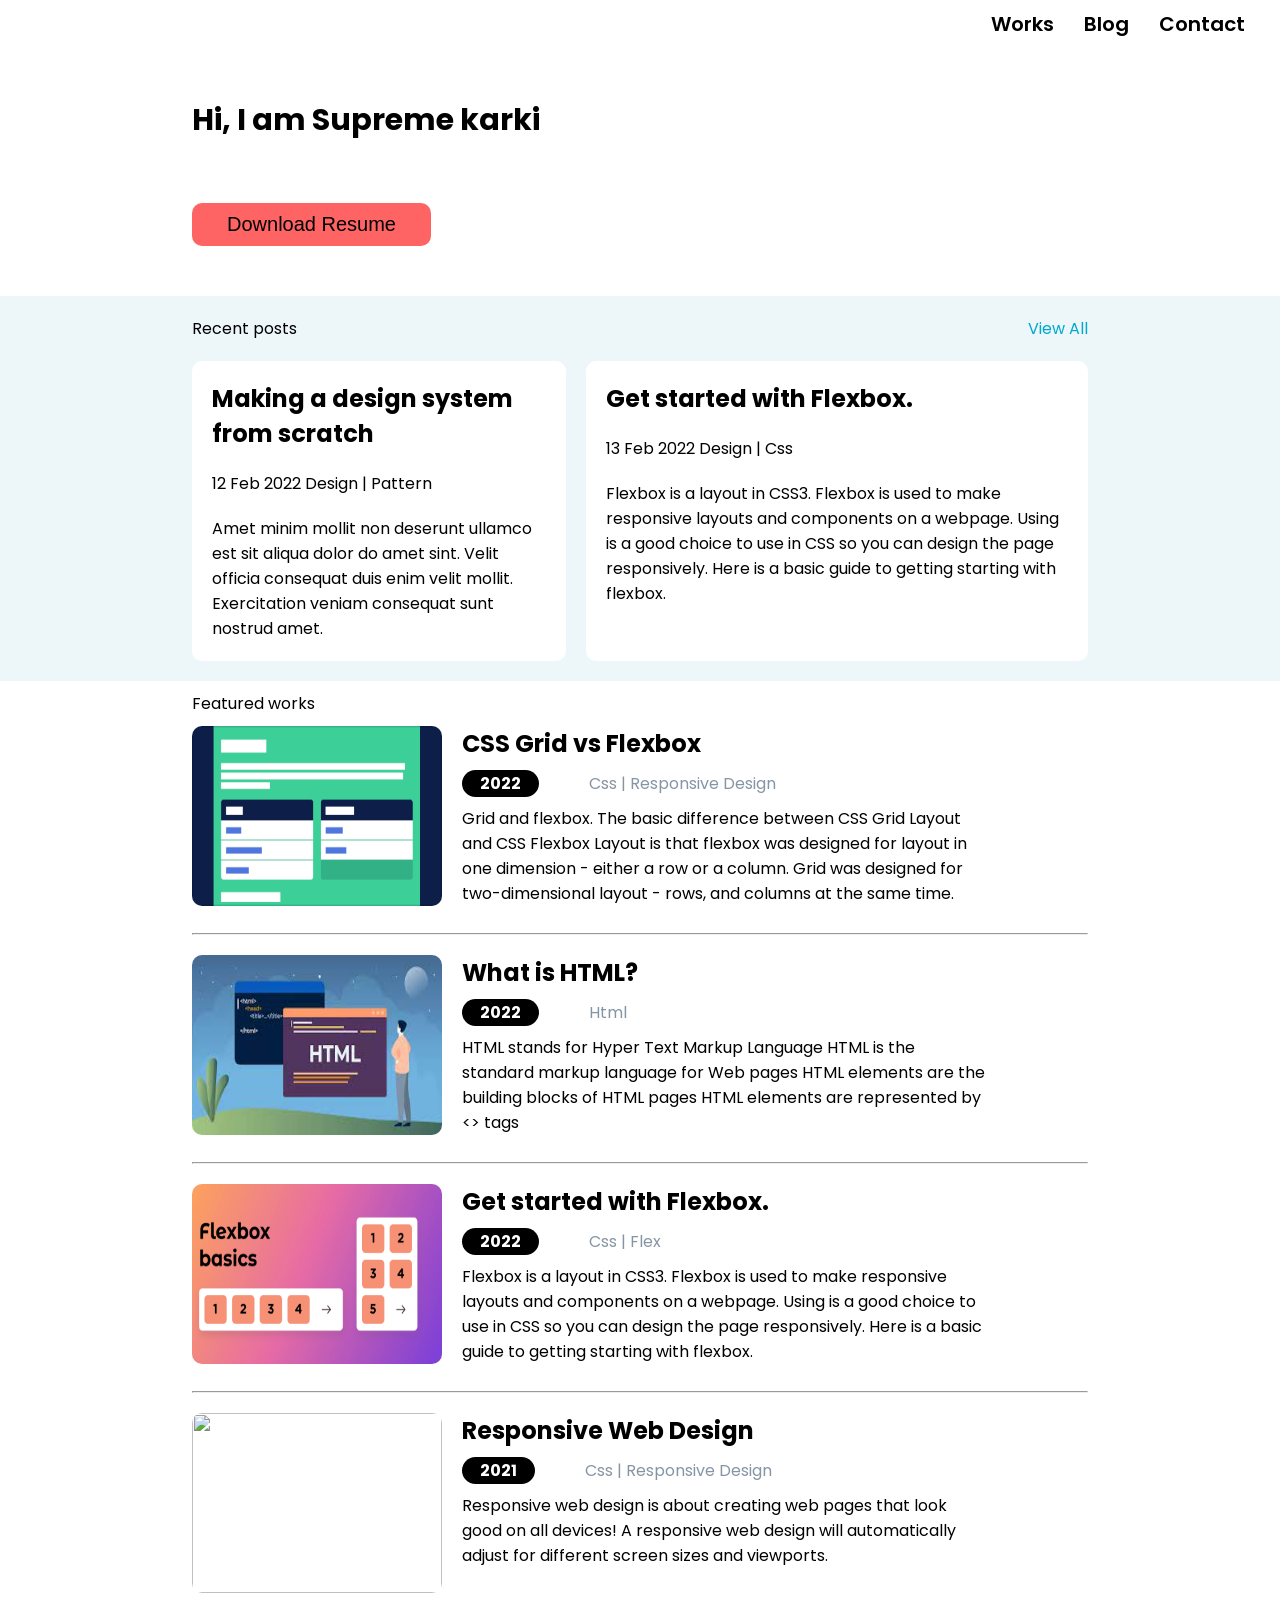
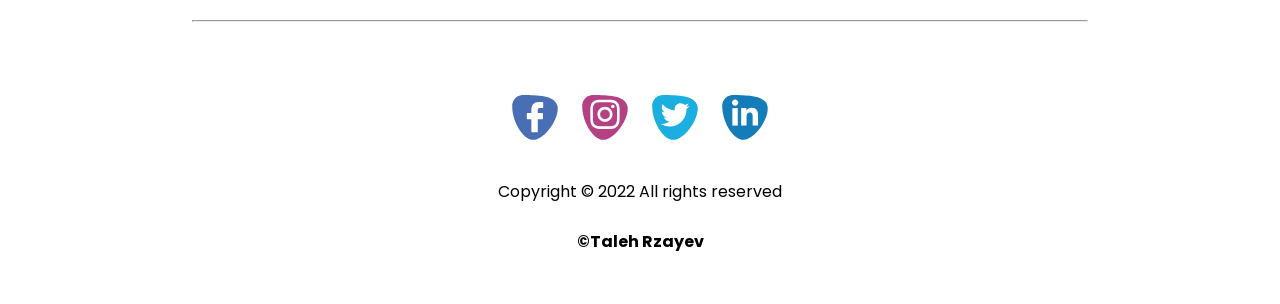
==== index.html @ 87284231 "first commit" ====
<!DOCTYPE html>
<html lang="en">
  <head>
    <meta charset="UTF-8" />
    <meta http-equiv="X-UA-Compatible" content="IE=edge" />
    <meta name="viewport" content="width=device-width, initial-scale=1.0" />
    <script
      type="module"
      src="https://unpkg.com/ionicons@5.5.2/dist/ionicons/ionicons.esm.js"
    ></script>
    

    <title>Responsive Portfilo website | Taleh Rzayev</title>
    <link rel="stylesheet" href="style.css" />
  </head>
  
  <body>
    <nav>
      <ul class="nav-links">
        <li><a href="#">Works</a></li>
        <li><a href="#">Blog</a></li>
        <li><a href="#">Contact</a></li>
      </ul>
      <div class="toggle">
        <a href="#">
          <ion-icon name="menu-outline"></ion-icon>
        </a>
      </div>
    </nav>
    <header>
      <div class="container">
        <div class="section1">
          <div class="head-img">
            <img
              src="https://avatars.githubusercontent.com/u/70813725?v=4"
              alt=""
            />
          </div>
          <div class="img-article">
            <h1>Hi, I am Supreme karki</h1>
            <p class="about">
             
            </p>
            <a href="#" class="down"><button>Download Resume</button></a>
          </div>
        </div>
      </div>
    </header>

    <section class="section2">
      <div class="container">
        <div class="section-p">
          <p class="r-p">Recent posts</p>
          <p class="v-p"><a href="">View All</a></p>
        </div>
        <div class="recent-posts">
          <div class="post-item">
            <h1>Making a design system from scratch</h1>
            <p>12 Feb 2022 Design | Pattern</p>
            <p class="post-article">
              Amet minim mollit non deserunt ullamco est sit aliqua dolor do
              amet sint. Velit officia consequat duis enim velit mollit.
              Exercitation veniam consequat sunt nostrud amet.
            </p>
          </div>
          <div class="post-item">
            <h1>Get started with Flexbox.</h1>
            <p>13 Feb 2022 Design | Css</p>
            <p class="post-article">
              Flexbox is a layout in CSS3. Flexbox is used to make responsive
                layouts and components on a webpage. Using is a good choice to
                use in CSS so you can design the page responsively. Here is a
                basic guide to getting starting with flexbox.
            </p>
          </div>
        </div>
      </div>
    </section>
    <section class="section3">
      <div class="container">
        <div class="c-p">
          <p>Featured works</p>
        </div>
        <div class="f-w-item">
          <div class="f-w-img">
            <img src="/img/4.gif" alt="" />
          </div>
          <div class="f-w-text">
            <h1><a href="#">
              CSS Grid vs Flexbox</h1></a>
            <div class="f-w-text-p">
              <p><span>2022</span></p>
              <p>Css | Responsive Design</p>
            </div>
            <p class="f-w-article">
              Grid and flexbox. The basic difference between CSS Grid Layout and
              CSS Flexbox Layout is that flexbox was designed for layout in one
              dimension - either a row or a column. Grid was designed for
              two-dimensional layout - rows, and columns at the same time.
            </p>
          </div>
        </div>
        <hr />
        <div class="f-w-item">
          <div class="f-w-img">
            <img src="/img/1.jpg" alt="" />
          </div>
          <div class="f-w-text">
            <h1><a href="#">
              What is HTML?</h1></a>
            <div class="f-w-text-p">
              <p><span>2022</span></p>
              <p>Html</p>
            </div>
            <p class="f-w-article">
              HTML stands for Hyper Text Markup Language HTML is the standard
              markup language for Web pages HTML elements are the building
              blocks of HTML pages HTML elements are represented by <> tags
            </p>
          </div>
        </div>
        <div class="f-w">
          <hr />
          <div class="f-w-item">
            <div class="f-w-img">
              <img src="/img/2.png" alt="" />
            </div>
            <div class="f-w-text">
              <h1> <a href="#">
                Get started with Flexbox.</h1></a>
              <div class="f-w-text-p">
                <p><span>2022</span></p>
                <p>Css | Flex</p>
              </div>
              <p class="f-w-article">
                Flexbox is a layout in CSS3. Flexbox is used to make responsive
                layouts and components on a webpage. Using is a good choice to
                use in CSS so you can design the page responsively. Here is a
                basic guide to getting starting with flexbox.
              </p>
            </div>
          </div>
          <hr />
          <div class="f-w-item">
            <div class="f-w-img">
              <img src="/img/3-gif.gif" alt="" />
            </div>
            <div class="f-w-text">
              <h1><a href="#">
                Responsive Web Design</h1>
              </a>
              <div class="f-w-text-p">
                <p><span>2021</span></p>
                <p>Css | Responsive Design</p>
              </div>
              <p class="f-w-article">
                Responsive web design is about creating web pages that look good on all devices!
                A responsive web design will automatically adjust for different screen sizes and viewports.
              </p>
            </div>
          </div>
          <hr />
        </div>
      </div>
    </section>
    <footer>
      <div class="social-buttons">
        <a href="#"><img src="/img/fb.svg" alt="" />
        </a>
        <a href="#"><img src="/img/insta.svg" alt="" />
        </a>
        <a href="#"><img src="/img/twitter.svg" alt="" />
        </a>
        <a href="#"><img src="/img/linkedin.svg" alt="" />
        </a>
      </div>
      <p>Copyright © 2022 All rights reserved <br><br> <b> ©Taleh Rzayev </b></p>
    </footer>
    <script src="https://cdnjs.cloudflare.com/ajax/libs/jquery/3.6.0/jquery.min.js"></script>
    <script>
      $(function () {
        $(".toggle").on("click", function () {
          if ($(".nav-links").hasClass("active")) {
            $(".nav-links").removeClass("active");
            $(this).find("a").html('<ion-icon name="menu-outline"></ion-icon>');
          } else {
            $(".nav-links").addClass("active");
            $(this)
              .find("a")
              .html('<ion-icon name="close-outline"></ion-icon>');
          }
        });
      });
    </script>
  </body>
</html>
---- style.css ----
@import url("https://fonts.googleapis.com/css2?family=Poppins&display=swap");
* {
  margin: 0;
  padding: 0;
  box-sizing: border-box;
}

.container {
      width: 70%;
      margin: auto;
    }
body {
  background-color: #fff;
  font-family: "Poppins", sans-serif;
}
a {
  text-decoration: none;
  cursor: pointer;
}

nav {
  display: flex;
  justify-content: flex-end;
  margin-right: 20px;
}
.nav-links {
  list-style: none;
  display: flex;
}

.nav-links li a {
  color: #000000;
  font-weight: 600;
  font-size: 20px;
  display: flex;
  justify-content: space-around;
  padding: 9px 15px;
  transition: all 0.3s ease 0s;
}
.nav-links li a:hover,.toggle ion-icon:hover {
  color: #ff6464;
}
.toggle {
  font-size: 30px;
  display: none;
}
.toggle ion-icon{
  color: #000000;
}


header {
  margin: auto;
  margin-top: 50px;
  margin-bottom: 50px;
  width: 100%;
  height: max-content;
}
header h1 {
  font-size: 30px;
}

.head-img img {
  width: 250px;
  border-radius: 50%;
  transition: all 0.3s ease 0s;
}
.head-img img:hover {
  transform: scale(1.1);
}
.about {
  font-size: 16px;
  margin-top: 30px;

}

.down button {
  margin-top: 30px;
  background-color: #ff6464;
  border: none;
  padding: 10px 35px;
  border-radius: 10px;
  font-size: 20px;
  transition: all 0.3s ease 0s;
  cursor: pointer;
}
.down button:hover {
  transform: scale(1.1);
}
.section1 {
  width: 100%;
  display: flex;
  justify-content: space-between;
}

.img-article {
  width: 60%;
}
.head-img {
  display: flex;
  align-items: center;
  order: 1;
}

section.section2 {
  width: 100%;
  height: max-content;
  background-color: #edf7fa;
  padding-bottom: 20px;
}
.section-p {
  padding-top: 20px;
  display: flex;
  justify-content: space-between;
}
.recent-posts {
  display: flex;
  padding-top: 20px;
  flex-direction: row;
  gap: 20px;
}
.post-item {
  border-radius: 10px;
  background-color: #fff;
  padding: 20px;
}
.post-item p {
  padding-top: 20px;
}
.post-item h1 {
  font-weight: 700;
}
.v-p a {
  color: #00a8cc;
}
.v-p a:hover {
  text-decoration: underline;
}
.c-p p {
  padding-top: 10px;
  padding-bottom: 10px;
}
.section3 hr {
  margin-top: 20px;
  margin-bottom: 20px;
}
.section3 a {
  color: black;
  transition: all 0.3s ease 0s;
}
.section3 a:hover {
  color: #ff6464;
}
.f-w-item {
  display: flex;
  justify-content: space-around;
  gap: 20px;
}
.f-w-img img {
  width: 250px;
  height: 180px;
  border-radius: 10px;
  transition: all 0.3s ease 0s;
}
.f-w-img img:hover {
  transform: scale(1.1);
}

.f-w-text-p {
  display: flex;
  gap: 50px;
}
.f-w-text-p p {
  color: #8695a4;
}
.f-w-text-p span {
  border-radius: 20px;
  background-color: #000000;
  padding: 2px 18px;
  color: #fff;
  font-weight: bold;
}
.f-w-text h1 {
  padding: 0 0 10px 0;
}
.f-w-text-p {
  margin-bottom: 10px;
}
.f-w-article {
  padding-right: 100px;
}
footer {
  width: 100%;
  padding-top: 50px;
  padding-bottom: 50px;
}
.social-buttons {
  display: flex;
  justify-content: center;
  gap: 20px;
}
.social-buttons img {
  width: 50px;
}
footer p {
  margin-top: 30px;
  text-align: center;
}

.social-buttons img:hover {
  animation: shake 0.5s;
  animation-iteration-count: infinite;
}

@keyframes shake {
  0% {
    transform: translate(1px, 1px) rotate(0deg);
  }
  20% {
    transform: translate(-1px, -2px) rotate(-1deg);
  }
  40% {
    transform: translate(-3px, 0px) rotate(1deg);
  }
  60% {
    transform: translate(3px, 2px) rotate(0deg);
  }
  80% {
    transform: translate(1px, -1px) rotate(1deg);
  }
  100% {
    transform: translate(1px, -2px) rotate(-1deg);
  }
}

@media screen and (max-width: 800px) {
  nav {
    display: block;
    position: relative;
    padding: 15px 20px;
  }
  .nav-links {
    margin-top: 15px;
    display: none;
  }
  .nav-links.active,
  .toggle {
    display: block;
  }
  .toggle {
    position: absolute;
    top: 15px;
    right: 20px;
  }
  .section1 {
    display: flex;
    flex-direction: column-reverse;
  }
  .head-img {
    display: flex;
    flex-direction: column;
  }
  .img-article {
    width: 100%;
    display: flex;
    flex-direction: column;
  }
  .img-article h1 {
    margin-top: 40px;
    text-align: center;
  }
  .img-article p {
    text-align: center;
  }
  .down {
    display: flex;
    justify-content: center;
    align-items: center;
  }
  .section2 {
    margin-top: 20px;
  }
  .section-p .r-p {
    margin: auto;
  }
  .v-p {
    display: none;
  }
  .recent-posts {
    display: flex;
    flex-direction: column;
  }
  .post-item {
    margin-left: 0;
    margin-bottom: 10px;
  }
  .container {
    width: 90%;
  }
  .f-w-item {
    display: flex;
    flex-direction: column;
  }
  .f-w-img img {
    width: 100%;
  }
}
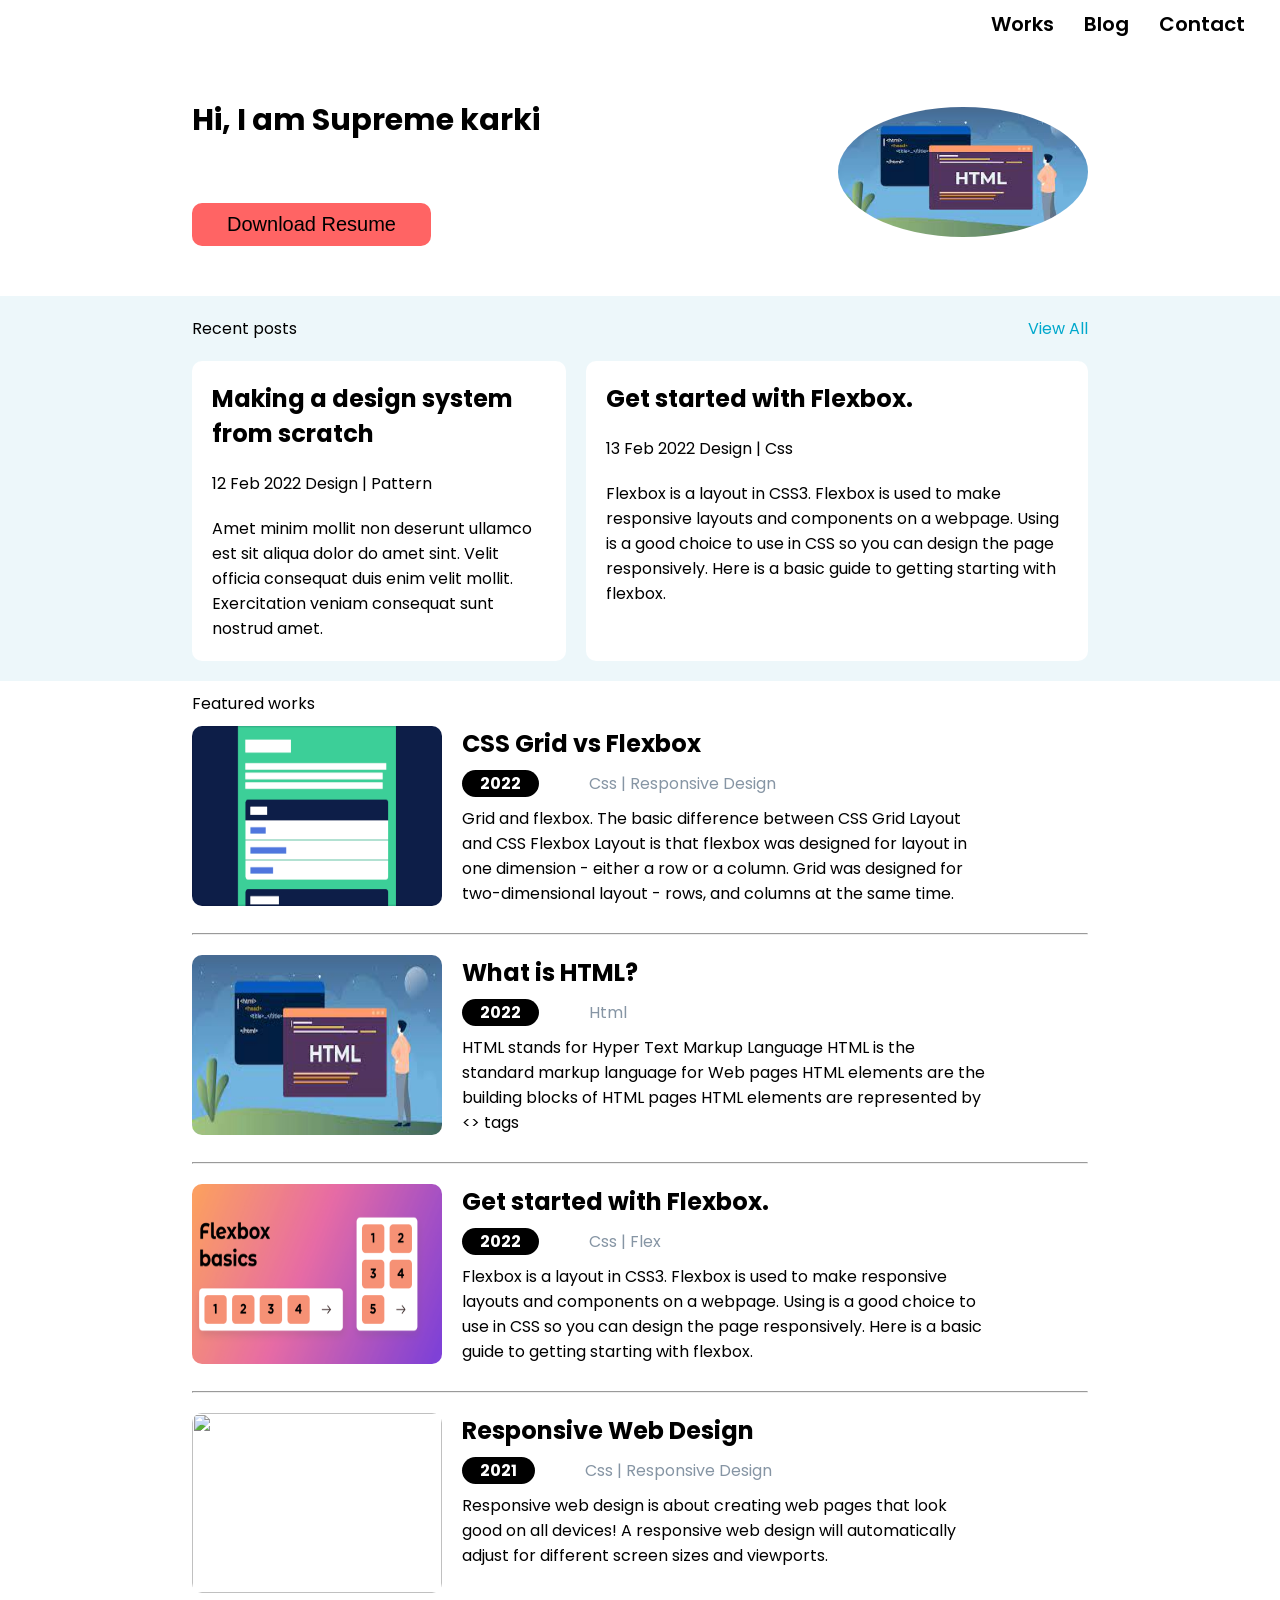
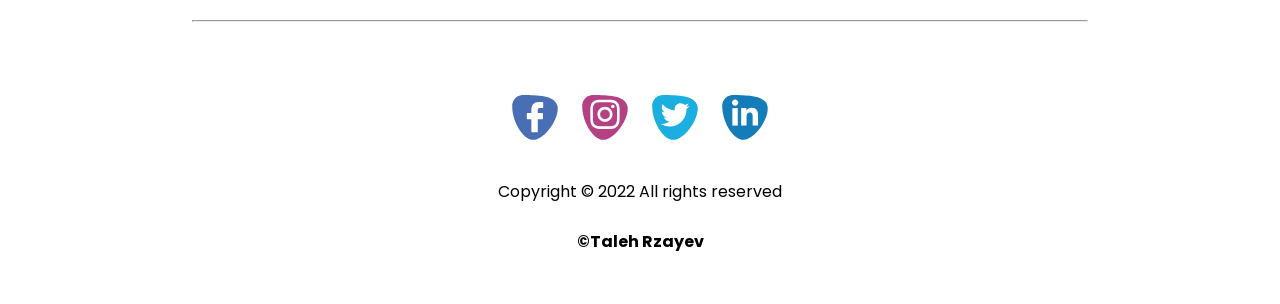
==== commit 27ab90e5: "test1" ====
--- a/index.html
+++ b/index.html
@@ -10,10 +10,10 @@
     ></script>
     
 
-    <title>Responsive Portfilo website | Taleh Rzayev</title>
+    <title>Responsive Portfilo website | Supreme Karki</title>
     <link rel="stylesheet" href="style.css" />
   </head>
-  
+
   <body>
     <nav>
       <ul class="nav-links">
@@ -32,7 +32,7 @@
         <div class="section1">
           <div class="head-img">
             <img
-              src="https://avatars.githubusercontent.com/u/70813725?v=4"
+              src="/img/1.jpg"
               alt=""
             />
           </div>
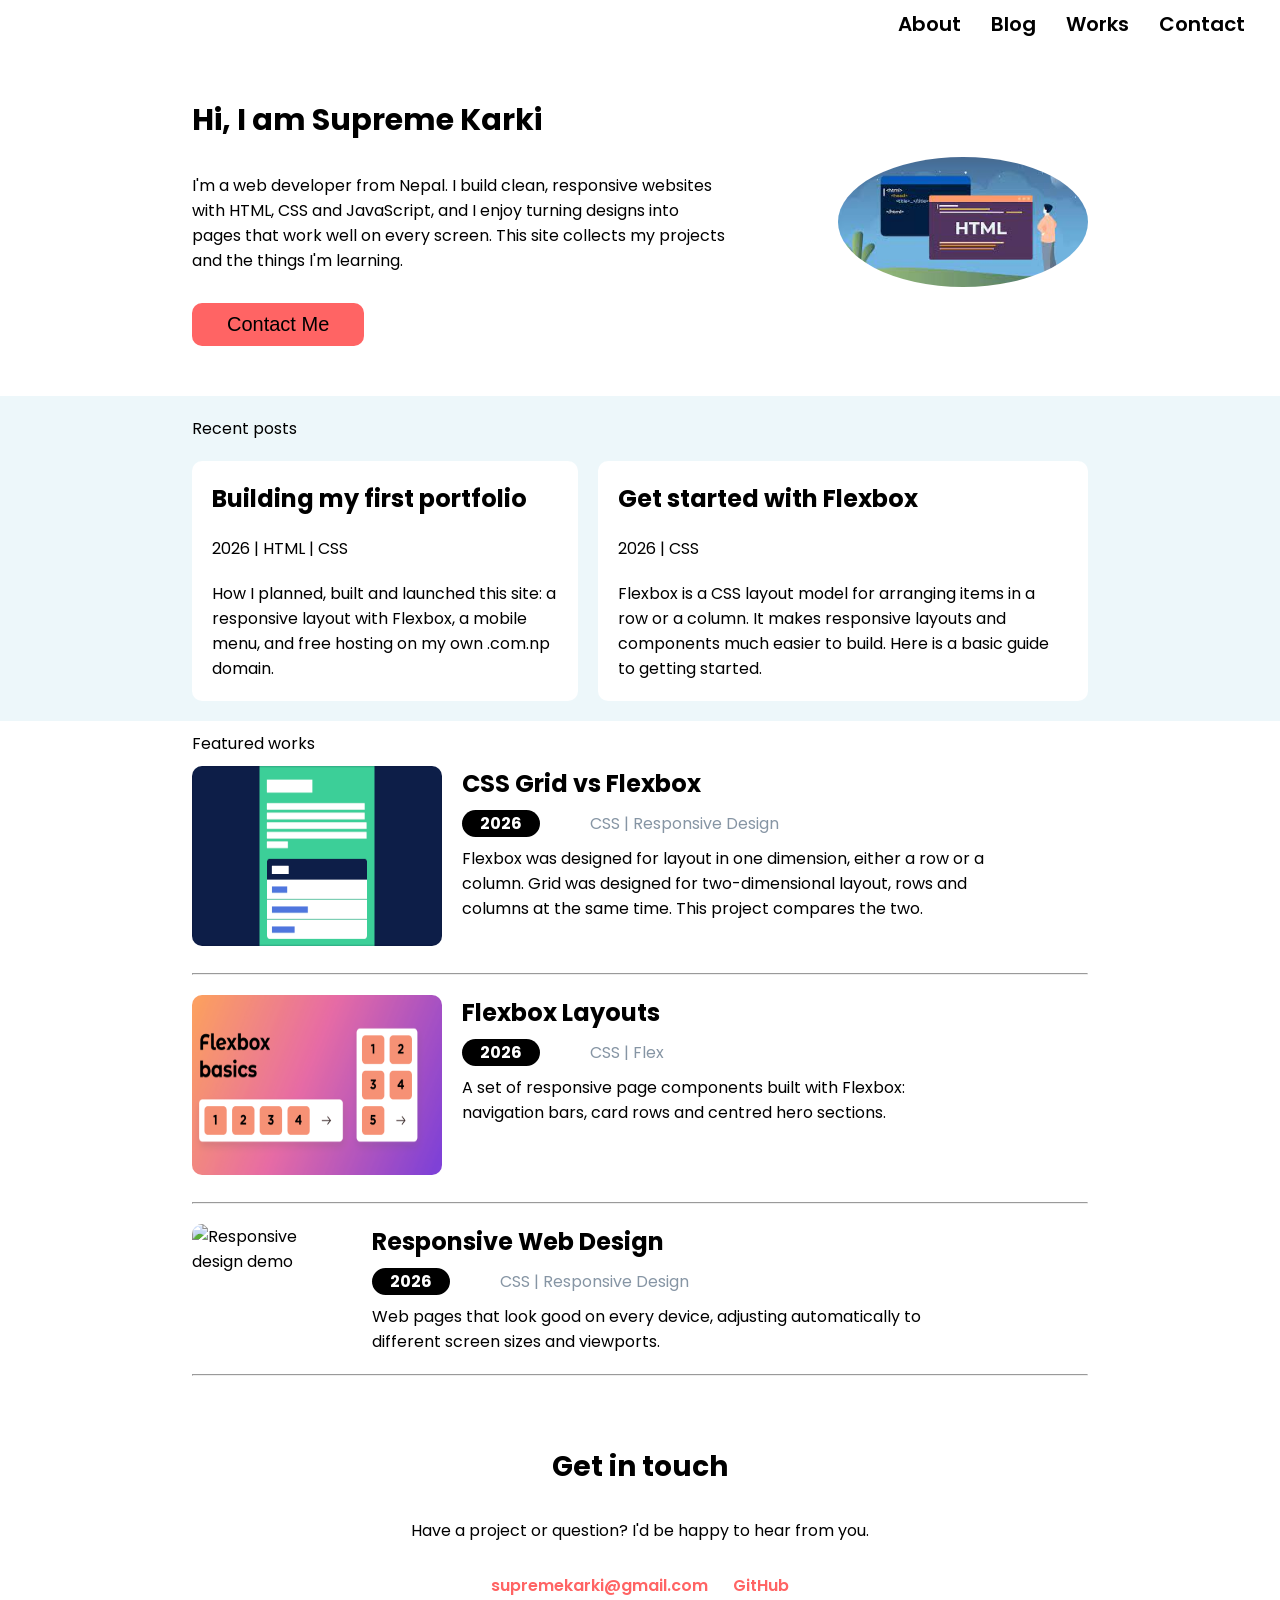
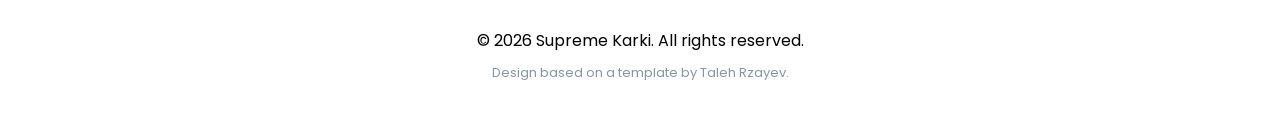
==== commit 5c7b8ab5: "Fill in portfolio content, fix broken markup and add local server Co-Authored-By: Claude Opus 5.5 <n" ====
--- a/index.html
+++ b/index.html
@@ -2,194 +2,160 @@
 <html lang="en">
   <head>
     <meta charset="UTF-8" />
-    <meta http-equiv="X-UA-Compatible" content="IE=edge" />
     <meta name="viewport" content="width=device-width, initial-scale=1.0" />
-    <script
-      type="module"
-      src="https://unpkg.com/ionicons@5.5.2/dist/ionicons/ionicons.esm.js"
-    ></script>
-    
-
-    <title>Responsive Portfilo website | Supreme Karki</title>
+    <meta name="description" content="Portfolio of Supreme Karki: web projects, notes and contact details." />
+    <title>Supreme Karki | Portfolio</title>
     <link rel="stylesheet" href="style.css" />
+    <script type="module" src="https://unpkg.com/ionicons@5.5.2/dist/ionicons/ionicons.esm.js"></script>
   </head>
 
   <body>
     <nav>
       <ul class="nav-links">
-        <li><a href="#">Works</a></li>
-        <li><a href="#">Blog</a></li>
-        <li><a href="#">Contact</a></li>
+        <li><a href="#about">About</a></li>
+        <li><a href="#blog">Blog</a></li>
+        <li><a href="#works">Works</a></li>
+        <li><a href="#contact">Contact</a></li>
       </ul>
       <div class="toggle">
-        <a href="#">
+        <a href="#" aria-label="Open menu">
           <ion-icon name="menu-outline"></ion-icon>
         </a>
       </div>
     </nav>
-    <header>
+
+    <header id="about">
       <div class="container">
         <div class="section1">
           <div class="head-img">
-            <img
-              src="/img/1.jpg"
-              alt=""
-            />
+            <img src="img/1.jpg" alt="Supreme Karki" />
           </div>
           <div class="img-article">
-            <h1>Hi, I am Supreme karki</h1>
+            <h1>Hi, I am Supreme Karki</h1>
             <p class="about">
-             
+              I'm a web developer from Nepal. I build clean, responsive
+              websites with HTML, CSS and JavaScript, and I enjoy turning
+              designs into pages that work well on every screen. This site
+              collects my projects and the things I'm learning.
             </p>
-            <a href="#" class="down"><button>Download Resume</button></a>
+            <a href="#contact" class="down"><button>Contact Me</button></a>
           </div>
         </div>
       </div>
     </header>
 
-    <section class="section2">
+    <section class="section2" id="blog">
       <div class="container">
         <div class="section-p">
           <p class="r-p">Recent posts</p>
-          <p class="v-p"><a href="">View All</a></p>
         </div>
         <div class="recent-posts">
           <div class="post-item">
-            <h1>Making a design system from scratch</h1>
-            <p>12 Feb 2022 Design | Pattern</p>
+            <h1>Building my first portfolio</h1>
+            <p>2026 | HTML | CSS</p>
             <p class="post-article">
-              Amet minim mollit non deserunt ullamco est sit aliqua dolor do
-              amet sint. Velit officia consequat duis enim velit mollit.
-              Exercitation veniam consequat sunt nostrud amet.
+              How I planned, built and launched this site: a responsive layout
+              with Flexbox, a mobile menu, and free hosting on my own
+              .com.np domain.
             </p>
           </div>
           <div class="post-item">
-            <h1>Get started with Flexbox.</h1>
-            <p>13 Feb 2022 Design | Css</p>
+            <h1>Get started with Flexbox</h1>
+            <p>2026 | CSS</p>
             <p class="post-article">
-              Flexbox is a layout in CSS3. Flexbox is used to make responsive
-                layouts and components on a webpage. Using is a good choice to
-                use in CSS so you can design the page responsively. Here is a
-                basic guide to getting starting with flexbox.
+              Flexbox is a CSS layout model for arranging items in a row or a
+              column. It makes responsive layouts and components much easier
+              to build. Here is a basic guide to getting started.
             </p>
           </div>
         </div>
       </div>
     </section>
-    <section class="section3">
+
+    <section class="section3" id="works">
       <div class="container">
         <div class="c-p">
           <p>Featured works</p>
         </div>
+
         <div class="f-w-item">
-          <div class="f-w-img">
-            <img src="/img/4.gif" alt="" />
-          </div>
+          <div class="f-w-img"><img src="img/4.gif" alt="CSS Grid and Flexbox demo" /></div>
           <div class="f-w-text">
-            <h1><a href="#">
-              CSS Grid vs Flexbox</h1></a>
+            <h1><a href="#works">CSS Grid vs Flexbox</a></h1>
             <div class="f-w-text-p">
-              <p><span>2022</span></p>
-              <p>Css | Responsive Design</p>
+              <p><span>2026</span></p>
+              <p>CSS | Responsive Design</p>
             </div>
             <p class="f-w-article">
-              Grid and flexbox. The basic difference between CSS Grid Layout and
-              CSS Flexbox Layout is that flexbox was designed for layout in one
-              dimension - either a row or a column. Grid was designed for
-              two-dimensional layout - rows, and columns at the same time.
+              Flexbox was designed for layout in one dimension, either a row
+              or a column. Grid was designed for two-dimensional layout, rows
+              and columns at the same time. This project compares the two.
             </p>
           </div>
         </div>
         <hr />
+
         <div class="f-w-item">
-          <div class="f-w-img">
-            <img src="/img/1.jpg" alt="" />
-          </div>
+          <div class="f-w-img"><img src="img/2.png" alt="Flexbox layout example" /></div>
           <div class="f-w-text">
-            <h1><a href="#">
-              What is HTML?</h1></a>
+            <h1><a href="#works">Flexbox Layouts</a></h1>
             <div class="f-w-text-p">
-              <p><span>2022</span></p>
-              <p>Html</p>
+              <p><span>2026</span></p>
+              <p>CSS | Flex</p>
             </div>
             <p class="f-w-article">
-              HTML stands for Hyper Text Markup Language HTML is the standard
-              markup language for Web pages HTML elements are the building
-              blocks of HTML pages HTML elements are represented by <> tags
+              A set of responsive page components built with Flexbox:
+              navigation bars, card rows and centred hero sections.
             </p>
           </div>
         </div>
-        <div class="f-w">
-          <hr />
-          <div class="f-w-item">
-            <div class="f-w-img">
-              <img src="/img/2.png" alt="" />
+        <hr />
+
+        <div class="f-w-item">
+          <div class="f-w-img"><img src="img/3-gif.gif" alt="Responsive design demo" /></div>
+          <div class="f-w-text">
+            <h1><a href="#works">Responsive Web Design</a></h1>
+            <div class="f-w-text-p">
+              <p><span>2026</span></p>
+              <p>CSS | Responsive Design</p>
             </div>
-            <div class="f-w-text">
-              <h1> <a href="#">
-                Get started with Flexbox.</h1></a>
-              <div class="f-w-text-p">
-                <p><span>2022</span></p>
-                <p>Css | Flex</p>
-              </div>
-              <p class="f-w-article">
-                Flexbox is a layout in CSS3. Flexbox is used to make responsive
-                layouts and components on a webpage. Using is a good choice to
-                use in CSS so you can design the page responsively. Here is a
-                basic guide to getting starting with flexbox.
-              </p>
-            </div>
+            <p class="f-w-article">
+              Web pages that look good on every device, adjusting
+              automatically to different screen sizes and viewports.
+            </p>
           </div>
-          <hr />
-          <div class="f-w-item">
-            <div class="f-w-img">
-              <img src="/img/3-gif.gif" alt="" />
-            </div>
-            <div class="f-w-text">
-              <h1><a href="#">
-                Responsive Web Design</h1>
-              </a>
-              <div class="f-w-text-p">
-                <p><span>2021</span></p>
-                <p>Css | Responsive Design</p>
-              </div>
-              <p class="f-w-article">
-                Responsive web design is about creating web pages that look good on all devices!
-                A responsive web design will automatically adjust for different screen sizes and viewports.
-              </p>
-            </div>
-          </div>
-          <hr />
         </div>
+        <hr />
       </div>
     </section>
-    <footer>
-      <div class="social-buttons">
-        <a href="#"><img src="/img/fb.svg" alt="" />
-        </a>
-        <a href="#"><img src="/img/insta.svg" alt="" />
-        </a>
-        <a href="#"><img src="/img/twitter.svg" alt="" />
-        </a>
-        <a href="#"><img src="/img/linkedin.svg" alt="" />
-        </a>
+
+    <footer id="contact">
+      <div class="container contact">
+        <h2>Get in touch</h2>
+        <p>Have a project or question? I'd be happy to hear from you.</p>
+        <p class="contact-links">
+          <a href="mailto:supremekarki@gmail.com">supremekarki@gmail.com</a>
+          <a href="https://github.com/Supremekarki57" target="_blank" rel="noopener">GitHub</a>
+        </p>
       </div>
-      <p>Copyright © 2022 All rights reserved <br><br> <b> ©Taleh Rzayev </b></p>
+      <p>&copy; <span id="year">2026</span> Supreme Karki. All rights reserved.</p>
+      <p class="credit">Design based on a template by Taleh Rzayev.</p>
     </footer>
-    <script src="https://cdnjs.cloudflare.com/ajax/libs/jquery/3.6.0/jquery.min.js"></script>
+
     <script>
-      $(function () {
-        $(".toggle").on("click", function () {
-          if ($(".nav-links").hasClass("active")) {
-            $(".nav-links").removeClass("active");
-            $(this).find("a").html('<ion-icon name="menu-outline"></ion-icon>');
-          } else {
-            $(".nav-links").addClass("active");
-            $(this)
-              .find("a")
-              .html('<ion-icon name="close-outline"></ion-icon>');
-          }
-        });
+      document.getElementById("year").textContent = new Date().getFullYear();
+      const toggle = document.querySelector(".toggle a");
+      const links = document.querySelector(".nav-links");
+      toggle.addEventListener("click", (e) => {
+        e.preventDefault();
+        const open = links.classList.toggle("active");
+        toggle.innerHTML = `<ion-icon name="${open ? "close-outline" : "menu-outline"}"></ion-icon>`;
+      });
+      links.addEventListener("click", (e) => {
+        if (e.target.tagName === "A") {
+          links.classList.remove("active");
+          toggle.innerHTML = '<ion-icon name="menu-outline"></ion-icon>';
+        }
       });
     </script>
   </body>
--- a/style.css
+++ b/style.css
@@ -207,6 +207,34 @@
   text-align: center;
 }
 
+html {
+  scroll-behavior: smooth;
+}
+.contact {
+  text-align: center;
+}
+.contact h2 {
+  font-size: 28px;
+}
+.contact-links {
+  display: flex;
+  justify-content: center;
+  flex-wrap: wrap;
+  gap: 25px;
+}
+.contact-links a {
+  color: #ff6464;
+  font-weight: 600;
+}
+.contact-links a:hover {
+  text-decoration: underline;
+}
+footer .credit {
+  margin-top: 10px;
+  font-size: 13px;
+  color: #8695a4;
+}
+
 .social-buttons img:hover {
   animation: shake 0.5s;
   animation-iteration-count: infinite;
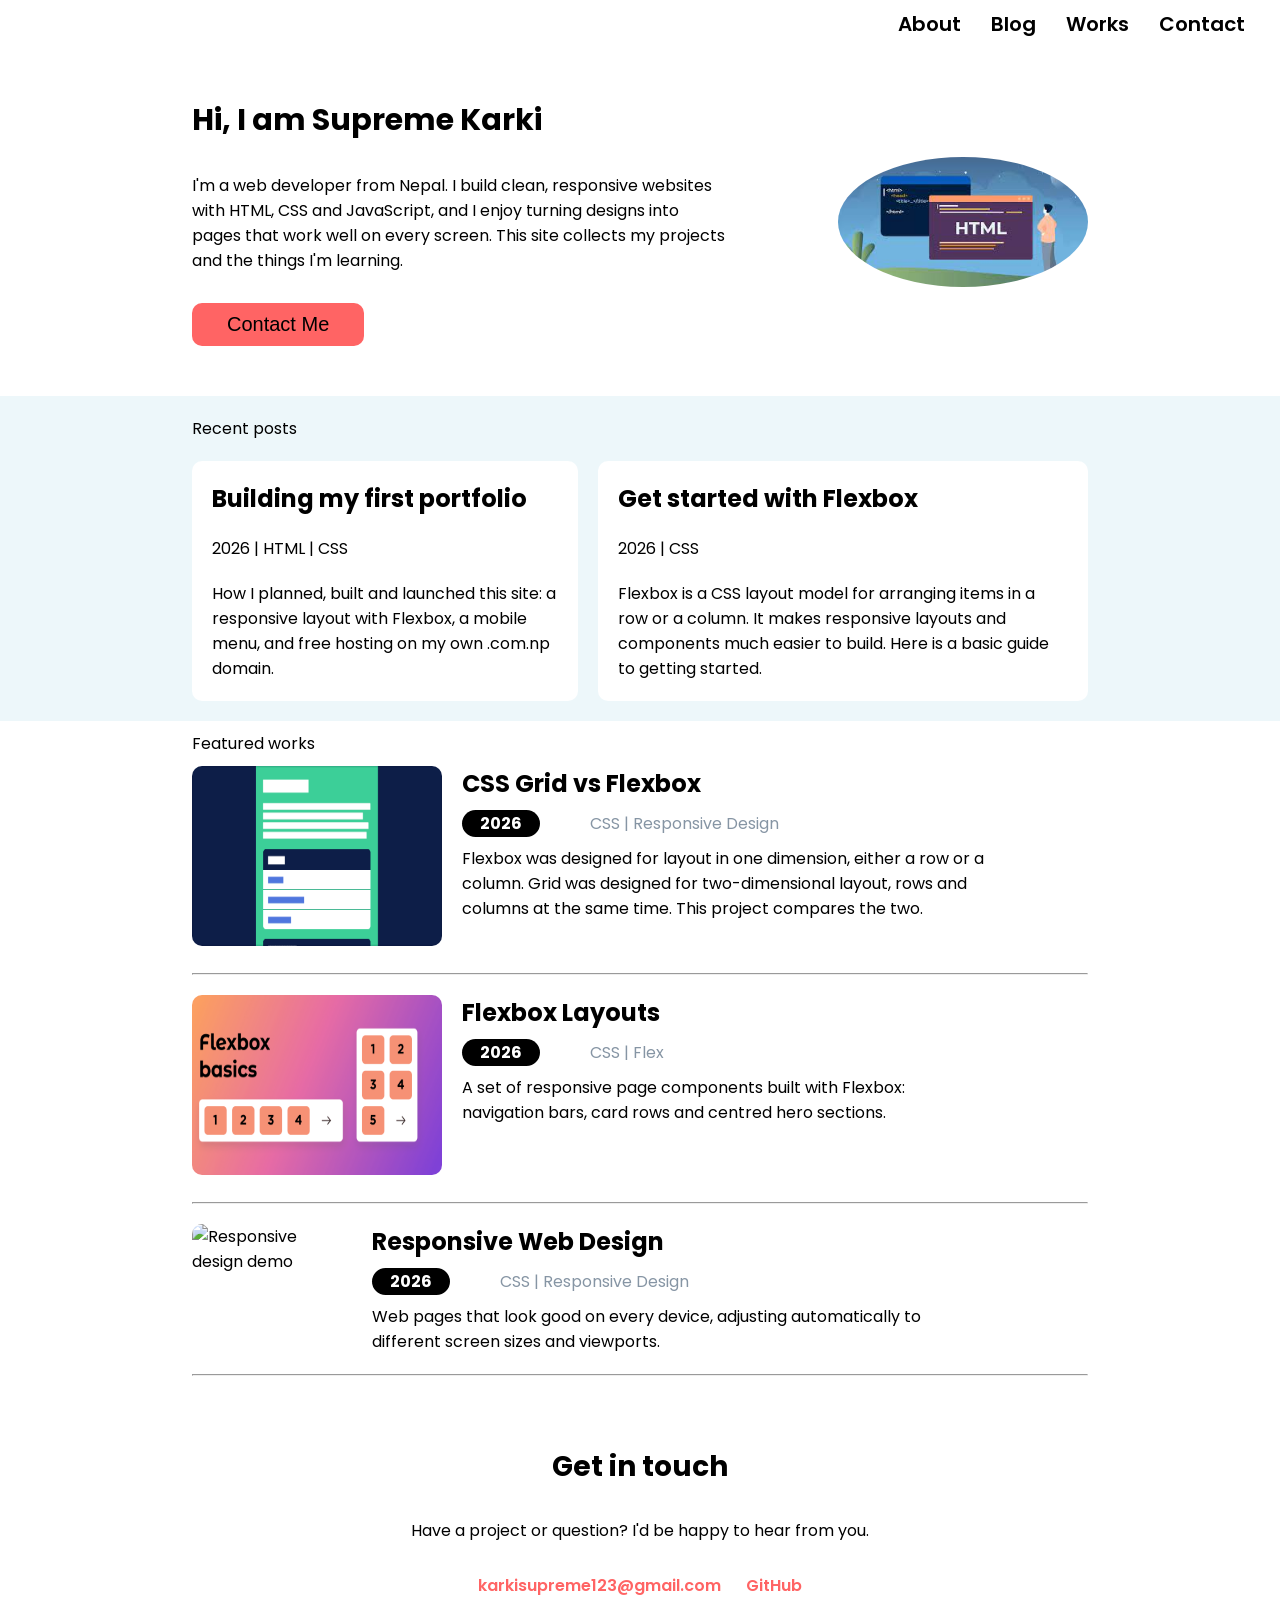
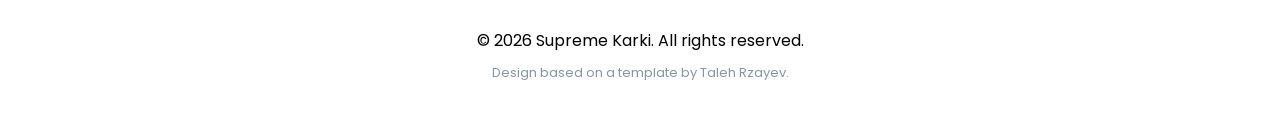
==== commit 7d42e13a: "Update contact email Co-Authored-By: Claude Opus 5.5 <noreply@anthropic.com>" ====
--- a/index.html
+++ b/index.html
@@ -134,7 +134,7 @@
         <h2>Get in touch</h2>
         <p>Have a project or question? I'd be happy to hear from you.</p>
         <p class="contact-links">
-          <a href="mailto:supremekarki@gmail.com">supremekarki@gmail.com</a>
+          <a href="mailto:karkisupreme123@gmail.com">karkisupreme123@gmail.com</a>
           <a href="https://github.com/Supremekarki57" target="_blank" rel="noopener">GitHub</a>
         </p>
       </div>
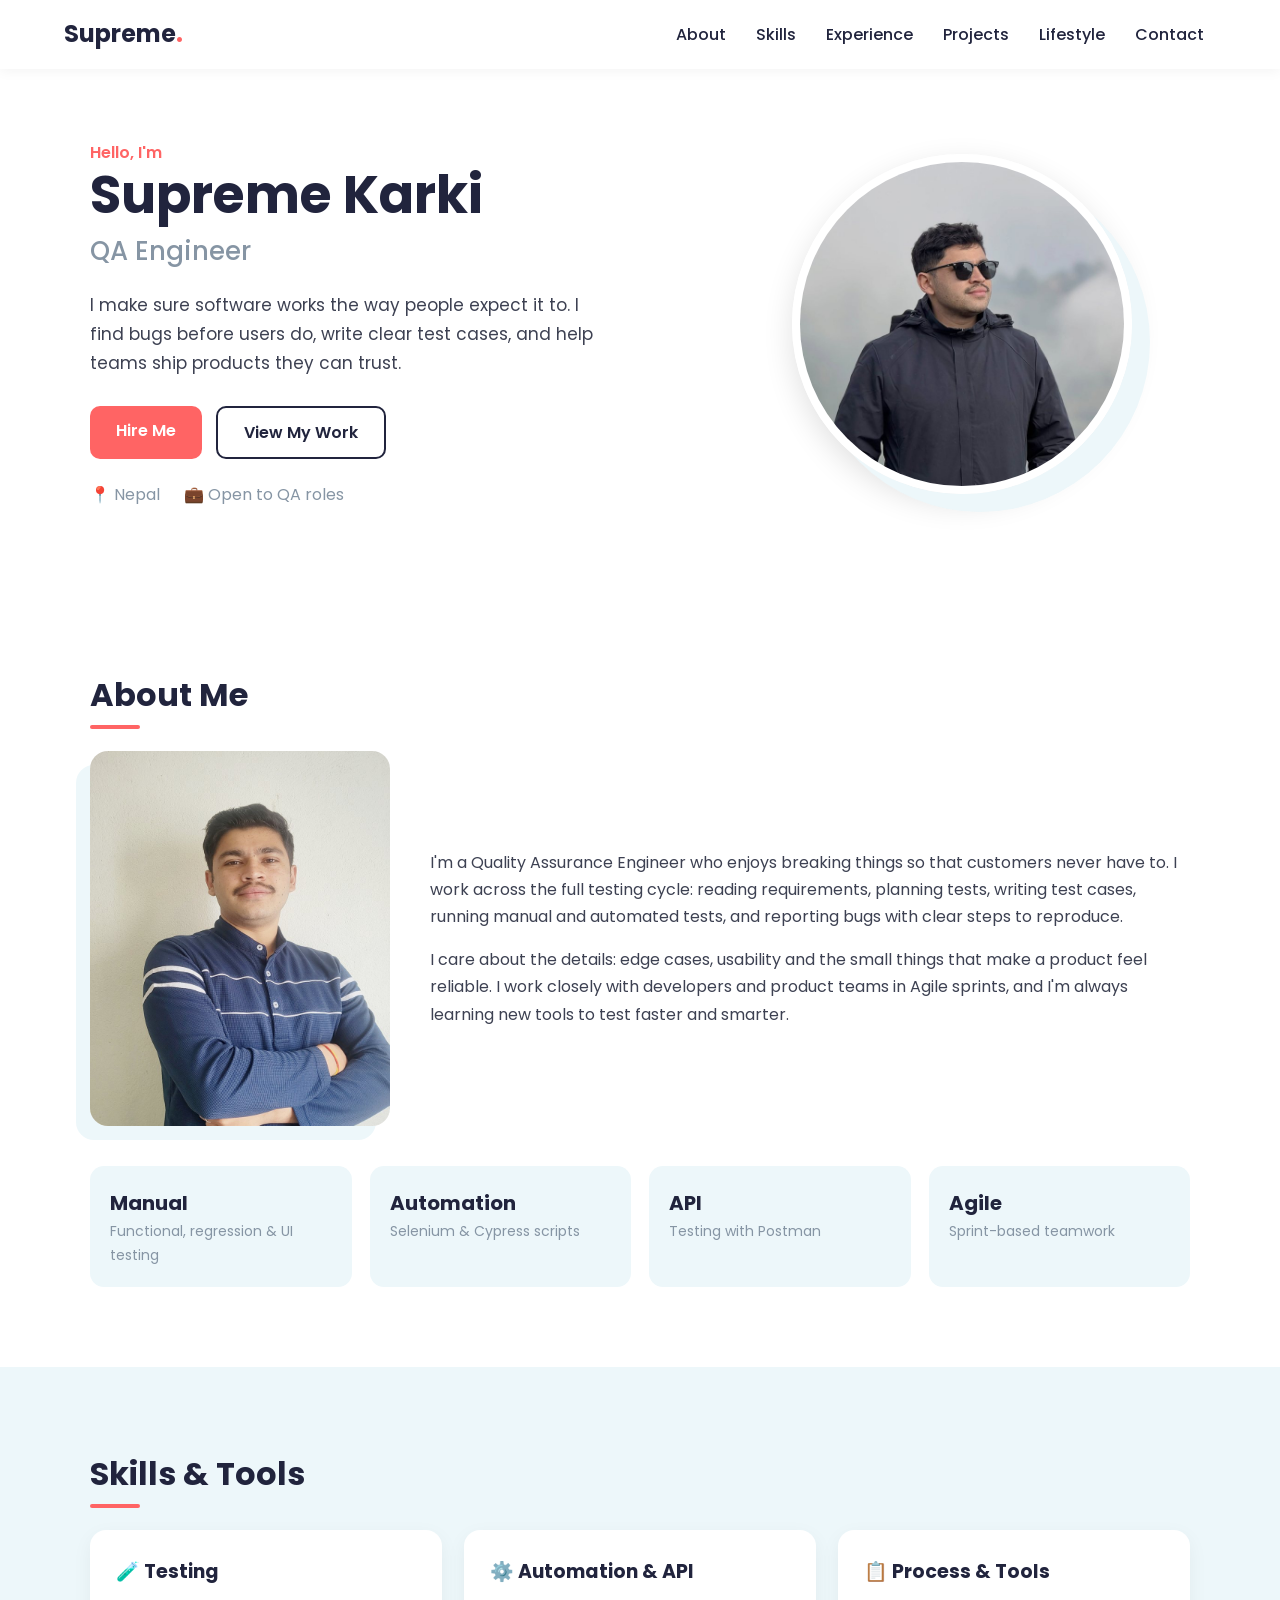
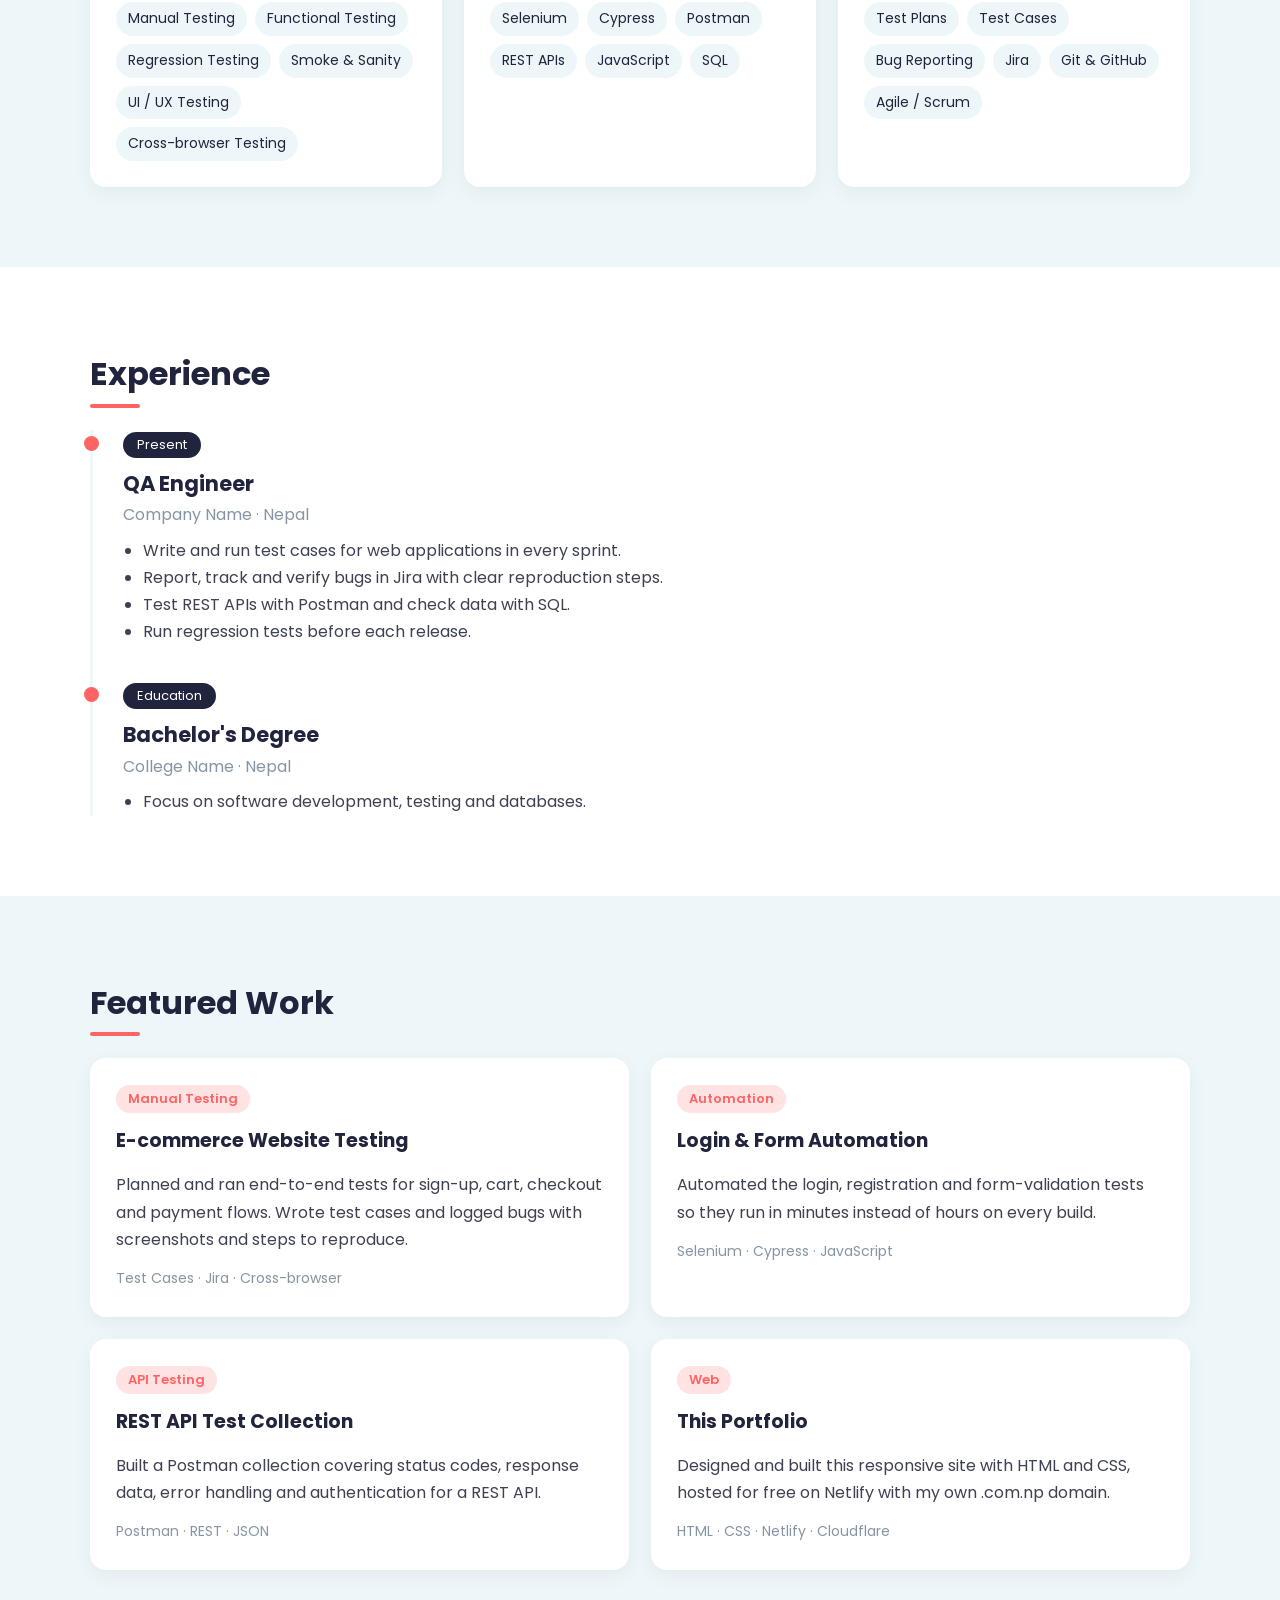
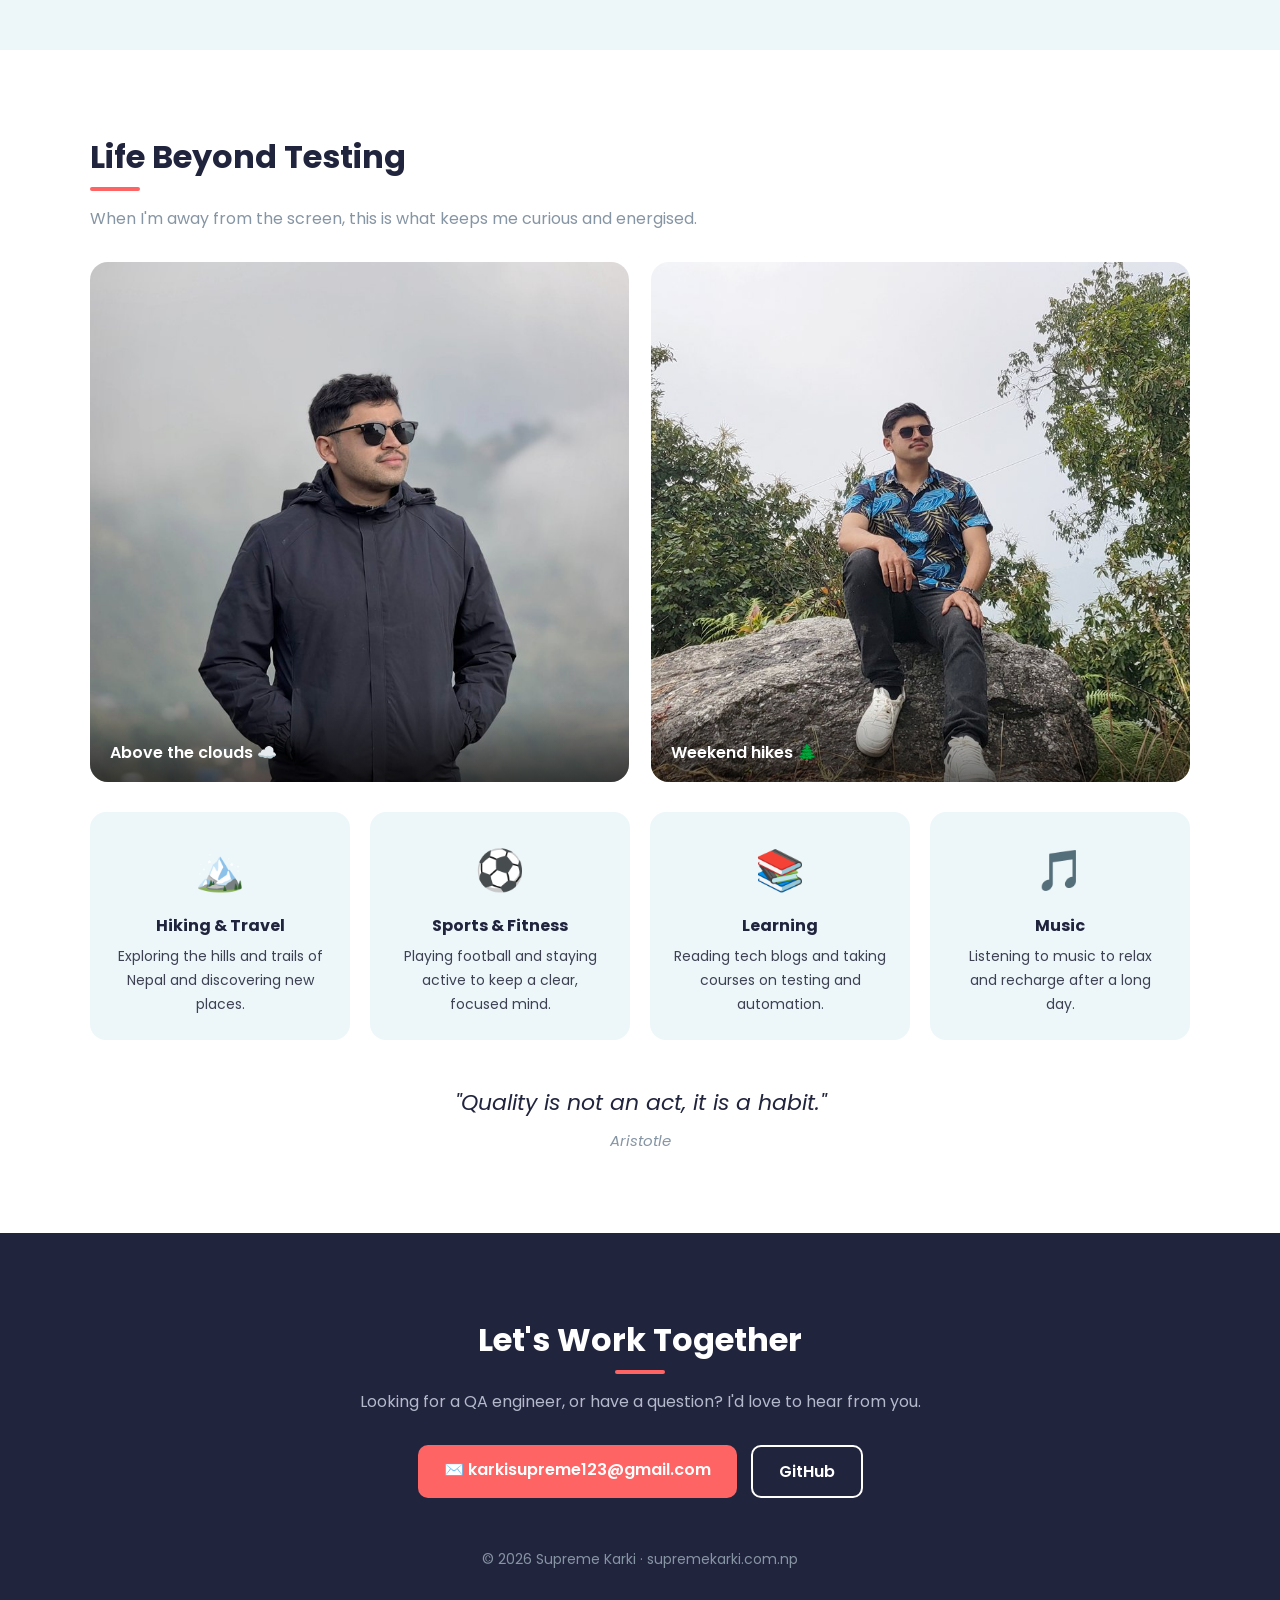
==== commit c1e82587: "Rebuild portfolio as QA Engineer site with new photos Merge remote main, drop the duplicate portfoli" ====
--- a/index.html
+++ b/index.html
@@ -3,158 +3,249 @@
   <head>
     <meta charset="UTF-8" />
     <meta name="viewport" content="width=device-width, initial-scale=1.0" />
-    <meta name="description" content="Portfolio of Supreme Karki: web projects, notes and contact details." />
-    <title>Supreme Karki | Portfolio</title>
+    <meta name="description" content="Supreme Karki: QA Engineer from Nepal. Manual and automation testing, API testing and bug tracking." />
+    <title>Supreme Karki | QA Engineer</title>
+    <link rel="preconnect" href="https://fonts.googleapis.com" />
+    <link href="https://fonts.googleapis.com/css2?family=Poppins:wght@400;500;600;700&display=swap" rel="stylesheet" />
     <link rel="stylesheet" href="style.css" />
-    <script type="module" src="https://unpkg.com/ionicons@5.5.2/dist/ionicons/ionicons.esm.js"></script>
   </head>
 
   <body>
-    <nav>
+    <nav class="nav">
+      <a href="#top" class="brand">Supreme<span>.</span></a>
+      <button class="toggle" aria-label="Open menu" aria-expanded="false">&#9776;</button>
       <ul class="nav-links">
         <li><a href="#about">About</a></li>
-        <li><a href="#blog">Blog</a></li>
-        <li><a href="#works">Works</a></li>
+        <li><a href="#skills">Skills</a></li>
+        <li><a href="#experience">Experience</a></li>
+        <li><a href="#projects">Projects</a></li>
+        <li><a href="#lifestyle">Lifestyle</a></li>
         <li><a href="#contact">Contact</a></li>
       </ul>
-      <div class="toggle">
-        <a href="#" aria-label="Open menu">
-          <ion-icon name="menu-outline"></ion-icon>
-        </a>
-      </div>
     </nav>
 
-    <header id="about">
-      <div class="container">
-        <div class="section1">
-          <div class="head-img">
-            <img src="img/1.jpg" alt="Supreme Karki" />
-          </div>
-          <div class="img-article">
-            <h1>Hi, I am Supreme Karki</h1>
-            <p class="about">
-              I'm a web developer from Nepal. I build clean, responsive
-              websites with HTML, CSS and JavaScript, and I enjoy turning
-              designs into pages that work well on every screen. This site
-              collects my projects and the things I'm learning.
-            </p>
-            <a href="#contact" class="down"><button>Contact Me</button></a>
-          </div>
+    <!-- Hero -->
+    <header class="hero" id="top">
+      <div class="container hero-grid">
+        <div class="hero-text">
+          <p class="eyebrow">Hello, I'm</p>
+          <h1>Supreme Karki</h1>
+          <h2>QA Engineer</h2>
+          <p class="lead">
+            I make sure software works the way people expect it to. I find bugs
+            before users do, write clear test cases, and help teams ship
+            products they can trust.
+          </p>
+          <div class="hero-actions">
+            <a href="#contact" class="btn btn-primary">Hire Me</a>
+            <a href="#projects" class="btn btn-outline">View My Work</a>
+          </div>
+          <ul class="hero-facts">
+            <li><strong>📍</strong> Nepal</li>
+            <li><strong>💼</strong> Open to QA roles</li>
+          </ul>
+        </div>
+        <div class="hero-img">
+          <img src="img/profile.jpg" alt="Supreme Karki" />
         </div>
       </div>
     </header>
 
-    <section class="section2" id="blog">
-      <div class="container">
-        <div class="section-p">
-          <p class="r-p">Recent posts</p>
-        </div>
-        <div class="recent-posts">
-          <div class="post-item">
-            <h1>Building my first portfolio</h1>
-            <p>2026 | HTML | CSS</p>
-            <p class="post-article">
-              How I planned, built and launched this site: a responsive layout
-              with Flexbox, a mobile menu, and free hosting on my own
-              .com.np domain.
-            </p>
-          </div>
-          <div class="post-item">
-            <h1>Get started with Flexbox</h1>
-            <p>2026 | CSS</p>
-            <p class="post-article">
-              Flexbox is a CSS layout model for arranging items in a row or a
-              column. It makes responsive layouts and components much easier
-              to build. Here is a basic guide to getting started.
-            </p>
-          </div>
-        </div>
-      </div>
-    </section>
-
-    <section class="section3" id="works">
-      <div class="container">
-        <div class="c-p">
-          <p>Featured works</p>
-        </div>
-
-        <div class="f-w-item">
-          <div class="f-w-img"><img src="img/4.gif" alt="CSS Grid and Flexbox demo" /></div>
-          <div class="f-w-text">
-            <h1><a href="#works">CSS Grid vs Flexbox</a></h1>
-            <div class="f-w-text-p">
-              <p><span>2026</span></p>
-              <p>CSS | Responsive Design</p>
-            </div>
-            <p class="f-w-article">
-              Flexbox was designed for layout in one dimension, either a row
-              or a column. Grid was designed for two-dimensional layout, rows
-              and columns at the same time. This project compares the two.
-            </p>
-          </div>
-        </div>
-        <hr />
-
-        <div class="f-w-item">
-          <div class="f-w-img"><img src="img/2.png" alt="Flexbox layout example" /></div>
-          <div class="f-w-text">
-            <h1><a href="#works">Flexbox Layouts</a></h1>
-            <div class="f-w-text-p">
-              <p><span>2026</span></p>
-              <p>CSS | Flex</p>
-            </div>
-            <p class="f-w-article">
-              A set of responsive page components built with Flexbox:
-              navigation bars, card rows and centred hero sections.
-            </p>
-          </div>
-        </div>
-        <hr />
-
-        <div class="f-w-item">
-          <div class="f-w-img"><img src="img/3-gif.gif" alt="Responsive design demo" /></div>
-          <div class="f-w-text">
-            <h1><a href="#works">Responsive Web Design</a></h1>
-            <div class="f-w-text-p">
-              <p><span>2026</span></p>
-              <p>CSS | Responsive Design</p>
-            </div>
-            <p class="f-w-article">
-              Web pages that look good on every device, adjusting
-              automatically to different screen sizes and viewports.
-            </p>
-          </div>
-        </div>
-        <hr />
-      </div>
-    </section>
-
-    <footer id="contact">
-      <div class="container contact">
-        <h2>Get in touch</h2>
-        <p>Have a project or question? I'd be happy to hear from you.</p>
-        <p class="contact-links">
-          <a href="mailto:karkisupreme123@gmail.com">karkisupreme123@gmail.com</a>
-          <a href="https://github.com/Supremekarki57" target="_blank" rel="noopener">GitHub</a>
+    <!-- About -->
+    <section class="section" id="about">
+      <div class="container">
+        <h3 class="section-title">About Me</h3>
+        <div class="about-grid">
+          <img src="img/about.jpg" alt="Supreme Karki" class="about-img" />
+          <div class="about-text">
+          <p>
+            I'm a Quality Assurance Engineer who enjoys breaking things so that
+            customers never have to. I work across the full testing cycle:
+            reading requirements, planning tests, writing test cases, running
+            manual and automated tests, and reporting bugs with clear steps to
+            reproduce.
+          </p>
+          <p>
+            I care about the details: edge cases, usability and the small
+            things that make a product feel reliable. I work closely with
+            developers and product teams in Agile sprints, and I'm always
+            learning new tools to test faster and smarter.
+          </p>
+          </div>
+        </div>
+        <div class="stats">
+          <div class="stat"><span>Manual</span>Functional, regression &amp; UI testing</div>
+          <div class="stat"><span>Automation</span>Selenium &amp; Cypress scripts</div>
+          <div class="stat"><span>API</span>Testing with Postman</div>
+          <div class="stat"><span>Agile</span>Sprint-based teamwork</div>
+        </div>
+      </div>
+    </section>
+
+    <!-- Skills -->
+    <section class="section alt" id="skills">
+      <div class="container">
+        <h3 class="section-title">Skills &amp; Tools</h3>
+        <div class="skills-grid">
+          <div class="card">
+            <h4>🧪 Testing</h4>
+            <ul class="tags">
+              <li>Manual Testing</li><li>Functional Testing</li><li>Regression Testing</li>
+              <li>Smoke &amp; Sanity</li><li>UI / UX Testing</li><li>Cross-browser Testing</li>
+            </ul>
+          </div>
+          <div class="card">
+            <h4>⚙️ Automation &amp; API</h4>
+            <ul class="tags">
+              <li>Selenium</li><li>Cypress</li><li>Postman</li>
+              <li>REST APIs</li><li>JavaScript</li><li>SQL</li>
+            </ul>
+          </div>
+          <div class="card">
+            <h4>📋 Process &amp; Tools</h4>
+            <ul class="tags">
+              <li>Test Plans</li><li>Test Cases</li><li>Bug Reporting</li>
+              <li>Jira</li><li>Git &amp; GitHub</li><li>Agile / Scrum</li>
+            </ul>
+          </div>
+        </div>
+      </div>
+    </section>
+
+    <!-- Experience -->
+    <section class="section" id="experience">
+      <div class="container">
+        <h3 class="section-title">Experience</h3>
+        <div class="timeline">
+          <div class="tl-item">
+            <span class="tl-date">Present</span>
+            <h4>QA Engineer</h4>
+            <p class="tl-org">Company Name · Nepal</p>
+            <ul>
+              <li>Write and run test cases for web applications in every sprint.</li>
+              <li>Report, track and verify bugs in Jira with clear reproduction steps.</li>
+              <li>Test REST APIs with Postman and check data with SQL.</li>
+              <li>Run regression tests before each release.</li>
+            </ul>
+          </div>
+          <div class="tl-item">
+            <span class="tl-date">Education</span>
+            <h4>Bachelor's Degree</h4>
+            <p class="tl-org">College Name · Nepal</p>
+            <ul>
+              <li>Focus on software development, testing and databases.</li>
+            </ul>
+          </div>
+        </div>
+      </div>
+    </section>
+
+    <!-- Projects -->
+    <section class="section alt" id="projects">
+      <div class="container">
+        <h3 class="section-title">Featured Work</h3>
+        <div class="projects-grid">
+          <article class="card project">
+            <span class="badge">Manual Testing</span>
+            <h4>E-commerce Website Testing</h4>
+            <p>
+              Planned and ran end-to-end tests for sign-up, cart, checkout and
+              payment flows. Wrote test cases and logged bugs with screenshots
+              and steps to reproduce.
+            </p>
+            <p class="stack">Test Cases · Jira · Cross-browser</p>
+          </article>
+          <article class="card project">
+            <span class="badge">Automation</span>
+            <h4>Login &amp; Form Automation</h4>
+            <p>
+              Automated the login, registration and form-validation tests so
+              they run in minutes instead of hours on every build.
+            </p>
+            <p class="stack">Selenium · Cypress · JavaScript</p>
+          </article>
+          <article class="card project">
+            <span class="badge">API Testing</span>
+            <h4>REST API Test Collection</h4>
+            <p>
+              Built a Postman collection covering status codes, response data,
+              error handling and authentication for a REST API.
+            </p>
+            <p class="stack">Postman · REST · JSON</p>
+          </article>
+          <article class="card project">
+            <span class="badge">Web</span>
+            <h4>This Portfolio</h4>
+            <p>
+              Designed and built this responsive site with HTML and CSS,
+              hosted for free on Netlify with my own .com.np domain.
+            </p>
+            <p class="stack">HTML · CSS · Netlify · Cloudflare</p>
+          </article>
+        </div>
+      </div>
+    </section>
+
+    <!-- Lifestyle -->
+    <section class="section" id="lifestyle">
+      <div class="container">
+        <h3 class="section-title">Life Beyond Testing</h3>
+        <p class="section-intro">
+          When I'm away from the screen, this is what keeps me curious and
+          energised.
         </p>
-      </div>
-      <p>&copy; <span id="year">2026</span> Supreme Karki. All rights reserved.</p>
-      <p class="credit">Design based on a template by Taleh Rzayev.</p>
+        <div class="gallery">
+          <figure>
+            <img src="img/lifestyle-clouds.jpg" alt="Supreme standing above the clouds in the hills" />
+            <figcaption>Above the clouds ☁️</figcaption>
+          </figure>
+          <figure>
+            <img src="img/lifestyle-hike.jpg" alt="Supreme resting on a rock during a hike" />
+            <figcaption>Weekend hikes 🌲</figcaption>
+          </figure>
+        </div>
+        <div class="life-grid">
+          <div class="life-card"><span>🏔️</span><h4>Hiking &amp; Travel</h4><p>Exploring the hills and trails of Nepal and discovering new places.</p></div>
+          <div class="life-card"><span>⚽</span><h4>Sports &amp; Fitness</h4><p>Playing football and staying active to keep a clear, focused mind.</p></div>
+          <div class="life-card"><span>📚</span><h4>Learning</h4><p>Reading tech blogs and taking courses on testing and automation.</p></div>
+          <div class="life-card"><span>🎵</span><h4>Music</h4><p>Listening to music to relax and recharge after a long day.</p></div>
+        </div>
+        <blockquote class="quote">
+          "Quality is not an act, it is a habit."
+          <cite>Aristotle</cite>
+        </blockquote>
+      </div>
+    </section>
+
+    <!-- Contact -->
+    <footer class="section contact" id="contact">
+      <div class="container">
+        <h3 class="section-title">Let's Work Together</h3>
+        <p class="section-intro">
+          Looking for a QA engineer, or have a question? I'd love to hear from you.
+        </p>
+        <div class="contact-links">
+          <a href="mailto:karkisupreme123@gmail.com" class="btn btn-primary">✉️ karkisupreme123@gmail.com</a>
+          <a href="https://github.com/Supremekarki57" target="_blank" rel="noopener" class="btn btn-outline">GitHub</a>
+        </div>
+        <p class="copy">&copy; <span id="year">2026</span> Supreme Karki · supremekarki.com.np</p>
+      </div>
     </footer>
 
     <script>
       document.getElementById("year").textContent = new Date().getFullYear();
-      const toggle = document.querySelector(".toggle a");
+      const toggle = document.querySelector(".toggle");
       const links = document.querySelector(".nav-links");
-      toggle.addEventListener("click", (e) => {
-        e.preventDefault();
-        const open = links.classList.toggle("active");
-        toggle.innerHTML = `<ion-icon name="${open ? "close-outline" : "menu-outline"}"></ion-icon>`;
+      toggle.addEventListener("click", () => {
+        const open = links.classList.toggle("open");
+        toggle.setAttribute("aria-expanded", open);
+        toggle.innerHTML = open ? "&#10005;" : "&#9776;";
       });
       links.addEventListener("click", (e) => {
         if (e.target.tagName === "A") {
-          links.classList.remove("active");
-          toggle.innerHTML = '<ion-icon name="menu-outline"></ion-icon>';
+          links.classList.remove("open");
+          toggle.setAttribute("aria-expanded", false);
+          toggle.innerHTML = "&#9776;";
         }
       });
     </script>
--- a/style.css
+++ b/style.css
@@ -1,335 +1,144 @@
-@import url("https://fonts.googleapis.com/css2?family=Poppins&display=swap");
-* {
-  margin: 0;
-  padding: 0;
-  box-sizing: border-box;
+:root {
+  --accent: #ff6464;
+  --dark: #21243d;
+  --text: #3d4152;
+  --muted: #8695a4;
+  --bg-alt: #edf7fa;
+  --card: #ffffff;
+}
+* { margin: 0; padding: 0; box-sizing: border-box; }
+html { scroll-behavior: smooth; }
+body { font-family: "Poppins", sans-serif; color: var(--text); background: #fff; line-height: 1.7; }
+a { text-decoration: none; color: inherit; }
+img { max-width: 100%; display: block; }
+.container { width: min(1100px, 90%); margin: auto; }
+
+/* Nav */
+.nav {
+  position: sticky; top: 0; z-index: 10;
+  display: flex; align-items: center; justify-content: space-between;
+  padding: 14px 5%; background: rgba(255, 255, 255, 0.95);
+  box-shadow: 0 2px 12px rgba(0, 0, 0, 0.05);
+}
+.brand { font-size: 24px; font-weight: 700; color: var(--dark); }
+.brand span { color: var(--accent); }
+.nav-links { list-style: none; display: flex; gap: 6px; }
+.nav-links a { padding: 8px 12px; font-weight: 500; color: var(--dark); border-radius: 8px; transition: color 0.2s; }
+.nav-links a:hover { color: var(--accent); }
+.toggle { display: none; background: none; border: 0; font-size: 26px; cursor: pointer; color: var(--dark); }
+
+/* Buttons */
+.btn { display: inline-block; padding: 11px 26px; border-radius: 10px; font-weight: 600; transition: transform 0.2s, background 0.2s; }
+.btn:hover { transform: translateY(-2px); }
+.btn-primary { background: var(--accent); color: #fff; }
+.btn-outline { border: 2px solid var(--dark); color: var(--dark); }
+.btn-outline:hover { background: var(--dark); color: #fff; }
+
+/* Hero */
+.hero { padding: 70px 0 80px; }
+.hero-grid { display: grid; grid-template-columns: 1.3fr 1fr; gap: 50px; align-items: center; }
+.eyebrow { color: var(--accent); font-weight: 600; }
+.hero h1 { font-size: 52px; line-height: 1.1; color: var(--dark); }
+.hero h2 { font-size: 26px; font-weight: 500; color: var(--muted); margin: 6px 0 18px; }
+.lead { font-size: 17px; max-width: 520px; }
+.hero-actions { display: flex; gap: 14px; margin: 28px 0 22px; flex-wrap: wrap; }
+.hero-facts { list-style: none; display: flex; gap: 24px; color: var(--muted); flex-wrap: wrap; }
+.hero-img img {
+  width: 340px; aspect-ratio: 1; object-fit: cover; margin: auto;
+  border-radius: 50%; border: 8px solid #fff;
+  box-shadow: 18px 18px 0 var(--bg-alt), 0 10px 30px rgba(0, 0, 0, 0.12);
 }
 
-.container {
-      width: 70%;
-      margin: auto;
-    }
-body {
-  background-color: #fff;
-  font-family: "Poppins", sans-serif;
+/* Sections */
+.section { padding: 80px 0; }
+.section.alt { background: var(--bg-alt); }
+.section-title { font-size: 32px; color: var(--dark); margin-bottom: 28px; position: relative; display: inline-block; }
+.section-title::after { content: ""; position: absolute; left: 0; bottom: -6px; width: 50px; height: 4px; border-radius: 4px; background: var(--accent); }
+.section-intro { max-width: 620px; margin: -8px 0 30px; color: var(--muted); }
+
+/* About */
+.about-grid { display: grid; grid-template-columns: 300px 1fr; gap: 40px; align-items: center; }
+.about-img { width: 100%; aspect-ratio: 4 / 5; object-fit: cover; border-radius: 18px; box-shadow: -14px 14px 0 var(--bg-alt); }
+.about-text p + p { margin-top: 16px; }
+
+/* Gallery */
+.gallery { display: grid; grid-template-columns: 1fr 1fr; gap: 22px; margin-bottom: 30px; }
+.gallery figure { position: relative; overflow: hidden; border-radius: 18px; }
+.gallery img { width: 100%; aspect-ratio: 4 / 5; max-height: 520px; object-fit: cover; transition: transform 0.4s; }
+.gallery figure:hover img { transform: scale(1.04); }
+.gallery figcaption {
+  position: absolute; left: 0; right: 0; bottom: 0; padding: 40px 20px 16px;
+  color: #fff; font-weight: 600; background: linear-gradient(transparent, rgba(0, 0, 0, 0.6));
 }
-a {
-  text-decoration: none;
-  cursor: pointer;
+.stats { display: grid; grid-template-columns: repeat(4, 1fr); gap: 18px; margin-top: 40px; }
+.stat { background: var(--bg-alt); padding: 20px; border-radius: 14px; font-size: 14px; color: var(--muted); }
+.stat span { display: block; font-size: 20px; font-weight: 700; color: var(--dark); }
+
+/* Cards */
+.card { background: var(--card); padding: 26px; border-radius: 16px; box-shadow: 0 6px 20px rgba(0, 0, 0, 0.05); }
+.card h4 { font-size: 19px; color: var(--dark); margin-bottom: 14px; }
+.skills-grid { display: grid; grid-template-columns: repeat(3, 1fr); gap: 22px; }
+.tags { list-style: none; display: flex; flex-wrap: wrap; gap: 8px; }
+.tags li { background: var(--bg-alt); color: var(--dark); padding: 5px 12px; border-radius: 20px; font-size: 14px; }
+
+/* Timeline */
+.timeline { border-left: 3px solid var(--bg-alt); padding-left: 30px; display: grid; gap: 36px; }
+.tl-item { position: relative; }
+.tl-item::before { content: ""; position: absolute; left: -39px; top: 6px; width: 15px; height: 15px; border-radius: 50%; background: var(--accent); }
+.tl-date { display: inline-block; background: var(--dark); color: #fff; font-size: 13px; padding: 2px 14px; border-radius: 20px; }
+.tl-item h4 { font-size: 21px; color: var(--dark); margin-top: 8px; }
+.tl-org { color: var(--muted); margin-bottom: 8px; }
+.tl-item ul { padding-left: 20px; }
+
+/* Projects */
+.projects-grid { display: grid; grid-template-columns: repeat(2, 1fr); gap: 22px; }
+.project { transition: transform 0.2s; }
+.project:hover { transform: translateY(-4px); }
+.badge { display: inline-block; background: #ffe3e3; color: var(--accent); font-size: 13px; font-weight: 600; padding: 3px 12px; border-radius: 20px; margin-bottom: 12px; }
+.stack { margin-top: 14px; font-size: 14px; color: var(--muted); }
+
+/* Lifestyle */
+.life-grid { display: grid; grid-template-columns: repeat(4, 1fr); gap: 20px; }
+.life-card { background: var(--bg-alt); border-radius: 16px; padding: 24px; text-align: center; transition: transform 0.2s; }
+.life-card:hover { transform: translateY(-4px); }
+.life-card span { font-size: 40px; }
+.life-card h4 { color: var(--dark); margin: 8px 0 6px; }
+.life-card p { font-size: 14px; }
+.quote { margin-top: 44px; text-align: center; font-size: 22px; font-style: italic; color: var(--dark); }
+.quote cite { display: block; font-size: 15px; color: var(--muted); margin-top: 6px; }
+
+/* Contact */
+.contact { background: var(--dark); color: #d6d9e6; text-align: center; }
+.contact .section-title { color: #fff; }
+.contact .section-title::after { left: 50%; transform: translateX(-50%); }
+.contact .section-intro { margin: -8px auto 30px; color: #b5b9cc; }
+.contact-links { display: flex; justify-content: center; gap: 14px; flex-wrap: wrap; }
+.contact .btn-outline { border-color: #fff; color: #fff; }
+.contact .btn-outline:hover { background: #fff; color: var(--dark); }
+.copy { margin-top: 50px; font-size: 14px; color: var(--muted); }
+
+/* Responsive */
+@media (max-width: 900px) {
+  .stats, .life-grid { grid-template-columns: repeat(2, 1fr); }
+  .skills-grid { grid-template-columns: 1fr; }
 }
-
-nav {
-  display: flex;
-  justify-content: flex-end;
-  margin-right: 20px;
+@media (max-width: 760px) {
+  .toggle { display: block; }
+  .nav-links {
+    display: none; position: absolute; top: 100%; left: 0; right: 0;
+    flex-direction: column; background: #fff; padding: 10px 5% 20px;
+    box-shadow: 0 10px 20px rgba(0, 0, 0, 0.06);
+  }
+  .nav-links.open { display: flex; }
+  .hero { padding: 40px 0 60px; }
+  .hero-grid { grid-template-columns: 1fr; text-align: center; }
+  .hero-img { order: -1; }
+  .hero-img img { width: 230px; }
+  .hero h1 { font-size: 38px; }
+  .lead { margin: auto; }
+  .hero-actions, .hero-facts { justify-content: center; }
+  .about-grid, .projects-grid { grid-template-columns: 1fr; }
+  .about-img { max-width: 280px; margin: auto; }
+  .gallery { grid-template-columns: 1fr; }
+  .section { padding: 60px 0; }
 }
-.nav-links {
-  list-style: none;
-  display: flex;
-}
-
-.nav-links li a {
-  color: #000000;
-  font-weight: 600;
-  font-size: 20px;
-  display: flex;
-  justify-content: space-around;
-  padding: 9px 15px;
-  transition: all 0.3s ease 0s;
-}
-.nav-links li a:hover,.toggle ion-icon:hover {
-  color: #ff6464;
-}
-.toggle {
-  font-size: 30px;
-  display: none;
-}
-.toggle ion-icon{
-  color: #000000;
-}
-
-
-header {
-  margin: auto;
-  margin-top: 50px;
-  margin-bottom: 50px;
-  width: 100%;
-  height: max-content;
-}
-header h1 {
-  font-size: 30px;
-}
-
-.head-img img {
-  width: 250px;
-  border-radius: 50%;
-  transition: all 0.3s ease 0s;
-}
-.head-img img:hover {
-  transform: scale(1.1);
-}
-.about {
-  font-size: 16px;
-  margin-top: 30px;
-
-}
-
-.down button {
-  margin-top: 30px;
-  background-color: #ff6464;
-  border: none;
-  padding: 10px 35px;
-  border-radius: 10px;
-  font-size: 20px;
-  transition: all 0.3s ease 0s;
-  cursor: pointer;
-}
-.down button:hover {
-  transform: scale(1.1);
-}
-.section1 {
-  width: 100%;
-  display: flex;
-  justify-content: space-between;
-}
-
-.img-article {
-  width: 60%;
-}
-.head-img {
-  display: flex;
-  align-items: center;
-  order: 1;
-}
-
-section.section2 {
-  width: 100%;
-  height: max-content;
-  background-color: #edf7fa;
-  padding-bottom: 20px;
-}
-.section-p {
-  padding-top: 20px;
-  display: flex;
-  justify-content: space-between;
-}
-.recent-posts {
-  display: flex;
-  padding-top: 20px;
-  flex-direction: row;
-  gap: 20px;
-}
-.post-item {
-  border-radius: 10px;
-  background-color: #fff;
-  padding: 20px;
-}
-.post-item p {
-  padding-top: 20px;
-}
-.post-item h1 {
-  font-weight: 700;
-}
-.v-p a {
-  color: #00a8cc;
-}
-.v-p a:hover {
-  text-decoration: underline;
-}
-.c-p p {
-  padding-top: 10px;
-  padding-bottom: 10px;
-}
-.section3 hr {
-  margin-top: 20px;
-  margin-bottom: 20px;
-}
-.section3 a {
-  color: black;
-  transition: all 0.3s ease 0s;
-}
-.section3 a:hover {
-  color: #ff6464;
-}
-.f-w-item {
-  display: flex;
-  justify-content: space-around;
-  gap: 20px;
-}
-.f-w-img img {
-  width: 250px;
-  height: 180px;
-  border-radius: 10px;
-  transition: all 0.3s ease 0s;
-}
-.f-w-img img:hover {
-  transform: scale(1.1);
-}
-
-.f-w-text-p {
-  display: flex;
-  gap: 50px;
-}
-.f-w-text-p p {
-  color: #8695a4;
-}
-.f-w-text-p span {
-  border-radius: 20px;
-  background-color: #000000;
-  padding: 2px 18px;
-  color: #fff;
-  font-weight: bold;
-}
-.f-w-text h1 {
-  padding: 0 0 10px 0;
-}
-.f-w-text-p {
-  margin-bottom: 10px;
-}
-.f-w-article {
-  padding-right: 100px;
-}
-footer {
-  width: 100%;
-  padding-top: 50px;
-  padding-bottom: 50px;
-}
-.social-buttons {
-  display: flex;
-  justify-content: center;
-  gap: 20px;
-}
-.social-buttons img {
-  width: 50px;
-}
-footer p {
-  margin-top: 30px;
-  text-align: center;
-}
-
-html {
-  scroll-behavior: smooth;
-}
-.contact {
-  text-align: center;
-}
-.contact h2 {
-  font-size: 28px;
-}
-.contact-links {
-  display: flex;
-  justify-content: center;
-  flex-wrap: wrap;
-  gap: 25px;
-}
-.contact-links a {
-  color: #ff6464;
-  font-weight: 600;
-}
-.contact-links a:hover {
-  text-decoration: underline;
-}
-footer .credit {
-  margin-top: 10px;
-  font-size: 13px;
-  color: #8695a4;
-}
-
-.social-buttons img:hover {
-  animation: shake 0.5s;
-  animation-iteration-count: infinite;
-}
-
-@keyframes shake {
-  0% {
-    transform: translate(1px, 1px) rotate(0deg);
-  }
-  20% {
-    transform: translate(-1px, -2px) rotate(-1deg);
-  }
-  40% {
-    transform: translate(-3px, 0px) rotate(1deg);
-  }
-  60% {
-    transform: translate(3px, 2px) rotate(0deg);
-  }
-  80% {
-    transform: translate(1px, -1px) rotate(1deg);
-  }
-  100% {
-    transform: translate(1px, -2px) rotate(-1deg);
-  }
-}
-
-@media screen and (max-width: 800px) {
-  nav {
-    display: block;
-    position: relative;
-    padding: 15px 20px;
-  }
-  .nav-links {
-    margin-top: 15px;
-    display: none;
-  }
-  .nav-links.active,
-  .toggle {
-    display: block;
-  }
-  .toggle {
-    position: absolute;
-    top: 15px;
-    right: 20px;
-  }
-  .section1 {
-    display: flex;
-    flex-direction: column-reverse;
-  }
-  .head-img {
-    display: flex;
-    flex-direction: column;
-  }
-  .img-article {
-    width: 100%;
-    display: flex;
-    flex-direction: column;
-  }
-  .img-article h1 {
-    margin-top: 40px;
-    text-align: center;
-  }
-  .img-article p {
-    text-align: center;
-  }
-  .down {
-    display: flex;
-    justify-content: center;
-    align-items: center;
-  }
-  .section2 {
-    margin-top: 20px;
-  }
-  .section-p .r-p {
-    margin: auto;
-  }
-  .v-p {
-    display: none;
-  }
-  .recent-posts {
-    display: flex;
-    flex-direction: column;
-  }
-  .post-item {
-    margin-left: 0;
-    margin-bottom: 10px;
-  }
-  .container {
-    width: 90%;
-  }
-  .f-w-item {
-    display: flex;
-    flex-direction: column;
-  }
-  .f-w-img img {
-    width: 100%;
-  }
-}
